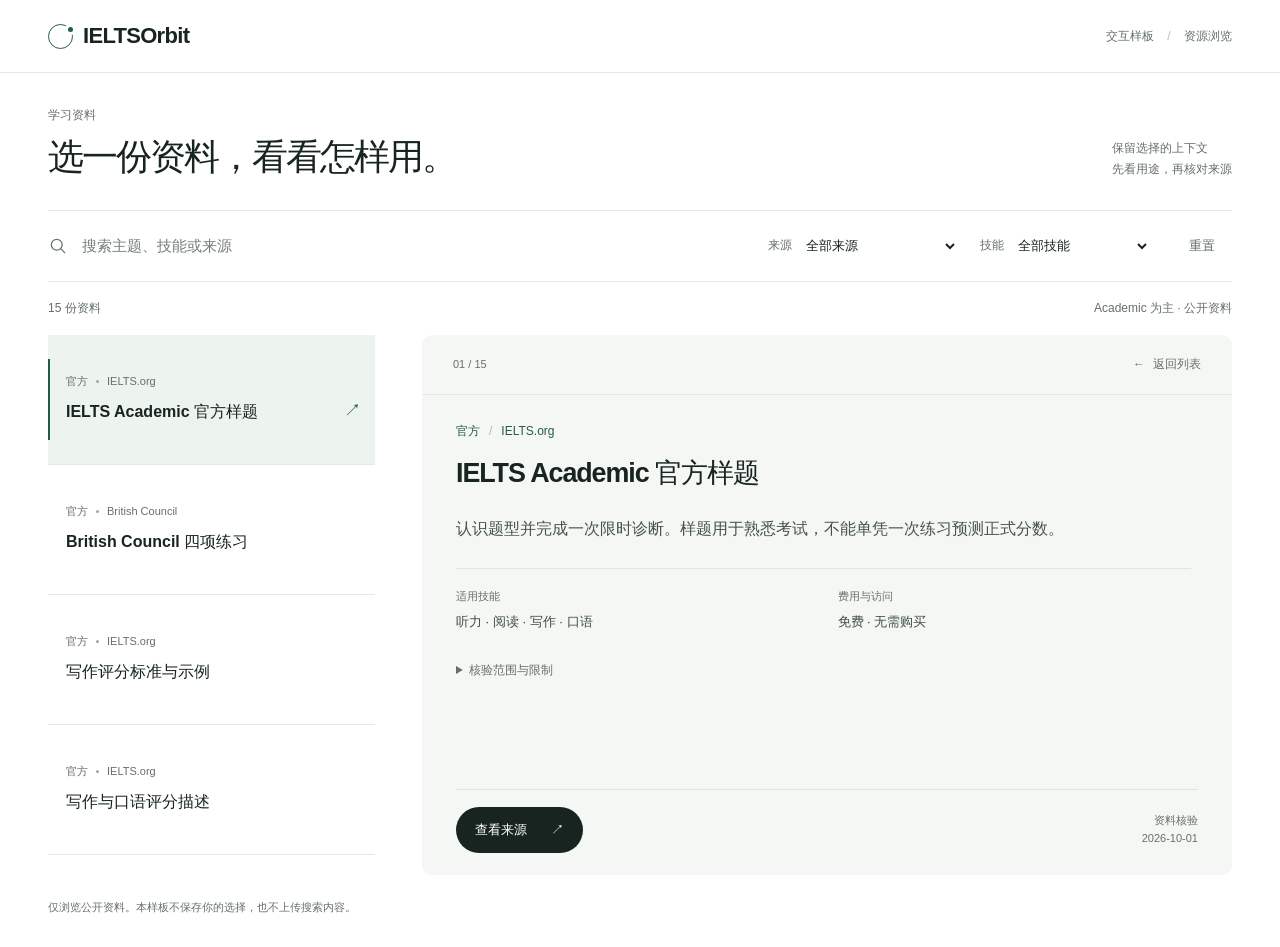
==== interaction-preview/index.html @ 20aa91ff "Add isolated resource interaction preview for live visual validation" ====
<!doctype html>
<html lang="zh-CN">
<head>
  <meta charset="utf-8">
  <meta name="viewport" content="width=device-width, initial-scale=1">
  <meta name="color-scheme" content="light">
  <meta name="referrer" content="no-referrer">
  <meta http-equiv="Content-Security-Policy" content="default-src 'self'; script-src 'self'; style-src 'self'; img-src 'self' data:; connect-src 'self'; object-src 'none'; base-uri 'self'; form-action 'none'; frame-src 'none'">
  <title>IELTSOrbit · 资源浏览交互样板</title>
  <link rel="stylesheet" href="./assets/preview.css">
  <script defer src="./assets/core.js"></script>
  <script defer src="./assets/preview.js"></script>
</head>
<body>
  <a class="skip-link" href="#resource-list">跳到资料列表</a>
  <header class="site-header">
    <div class="header-inner">
      <a class="brand" href="./" aria-label="IELTSOrbit 交互样板首页"><span class="brand-mark" aria-hidden="true"></span>IELTSOrbit</a>
      <span class="preview-label">交互样板 <span aria-hidden="true">/</span> 资源浏览</span>
    </div>
  </header>
  <main class="page-shell">
    <section class="module-intro" aria-labelledby="page-title">
      <div><p class="eyebrow">学习资料</p><h1 id="page-title">选一份资料，看看怎样用。</h1></div>
      <p class="intro-note">保留选择的上下文<br>先看用途，再核对来源</p>
    </section>
    <form id="filters" class="filter-bar" role="search" aria-label="筛选资料">
      <label class="search-field"><span class="sr-only">搜索资料</span><svg viewBox="0 0 24 24" aria-hidden="true"><circle cx="10.5" cy="10.5" r="6.5"></circle><path d="m15.5 15.5 5 5"></path></svg><input id="search" type="search" placeholder="搜索主题、技能或来源" autocomplete="off"></label>
      <label class="select-field"><span>来源</span><select id="source-filter"><option value="all">全部来源</option><option value="official">官方</option><option value="teacher">教师 / 教学平台</option><option value="experience">考生经验</option></select></label>
      <label class="select-field"><span>技能</span><select id="skill-filter"><option value="all">全部技能</option><option value="listening">听力</option><option value="reading">阅读</option><option value="writing">写作</option><option value="speaking">口语</option><option value="vocabulary">词汇</option><option value="general">综合</option></select></label>
      <button id="reset-filters" class="reset-button" type="button">重置</button>
    </form>
    <div class="workspace-heading"><p id="result-count" role="status" aria-live="polite">正在读取资料…</p><span>Academic 为主 · 公开资料</span></div>
    <section id="workspace" class="workspace" aria-label="资料浏览">
      <div class="master">
        <div id="resource-list" class="resource-list" tabindex="-1" aria-label="可选资料"></div>
        <div id="list-empty" class="list-empty" hidden><h2>还没有匹配的资料</h2><p>减少一个条件，或试试更宽泛的关键词。</p><button class="quiet-button" id="empty-reset" type="button">清除筛选</button></div>
        <div id="load-error" class="list-empty" hidden><h2>资料暂时无法读取</h2><p>读取失败不代表没有资料。</p><button class="quiet-button" id="retry" type="button">重新读取</button></div>
      </div>
      <section id="detail-frame" class="detail-frame" aria-labelledby="detail-heading" tabindex="-1">
        <div class="detail-toolbar"><span id="detail-position">资料预览</span><button id="return-button" class="return-button" type="button" disabled><span aria-hidden="true">←</span> 返回列表</button></div>
        <div id="detail-stage" class="detail-stage"></div>
      </section>
    </section>
    <p class="footer-note">仅浏览公开资料。本样板不保存你的选择，也不上传搜索内容。</p>
    <p id="selection-status" class="sr-only" role="status" aria-live="polite"></p>
  </main>
  <noscript><p>交互样板需要 JavaScript。可直接阅读 <a href="./data/catalog.json">公开资料数据</a>。</p></noscript>
</body>
</html>
---- interaction-preview/assets/preview.css ----
:root {
  --ink: #17241f;
  --muted: #65706a;
  --line: #e4e9e5;
  --accent: #215c48;
  --tint: #edf3ef;
  --paper: #ffffff;
  --surface: #f5f7f4;
  font-family: -apple-system, BlinkMacSystemFont, "Segoe UI", "Noto Sans CJK SC", "PingFang SC", "Microsoft YaHei", sans-serif;
  color: var(--ink);
  background: var(--paper);
  font-synthesis: none;
  -webkit-font-smoothing: antialiased;
}
* { box-sizing: border-box; }
body { margin: 0; }
button, input, select { font: inherit; }
button, a, input, select { -webkit-tap-highlight-color: transparent; }
button { cursor: pointer; }
button:disabled { cursor: default; }
a { color: inherit; text-underline-offset: 4px; }
button:focus-visible, a:focus-visible, input:focus-visible, select:focus-visible, [tabindex="-1"]:focus-visible, summary:focus-visible {
  outline: 3px solid #327db1;
  outline-offset: 4px;
}
h1, h2, h3, p { margin: 0; }
[hidden] { display: none !important; }
.sr-only { position: absolute; width: 1px; height: 1px; padding: 0; margin: -1px; overflow: hidden; clip: rect(0,0,0,0); white-space: nowrap; border: 0; }
.skip-link { position: fixed; left: 20px; top: -80px; z-index: 30; padding: 14px; color: white; background: var(--ink); }
.skip-link:focus { top: 8px; }
.site-header { position: sticky; top: 0; z-index: 10; background: rgba(255,255,255,.96); border-bottom: 1px solid var(--line); }
.header-inner { max-width: 1296px; height: 72px; padding: 0 48px; margin: auto; display: flex; align-items: center; justify-content: space-between; gap: 24px; }
.brand { display: inline-flex; align-items: center; gap: 10px; min-height: 44px; font-size: 22px; font-weight: 650; letter-spacing: -.7px; text-decoration: none; }
.brand-mark { display: inline-block; width: 25px; height: 25px; border: 1.6px solid var(--accent); border-radius: 50%; position: relative; }
.brand-mark::after { content: ""; position: absolute; width: 5px; height: 5px; border-radius: 50%; background: var(--accent); right: -1px; top: 2px; box-shadow: 0 0 0 3px #fff; }
.preview-label { font-size: 12px; color: var(--muted); }
.preview-label span { color: #b5c0b9; margin: 0 10px; }
.page-shell { max-width: 1296px; padding: 0 48px; margin: auto; }
.module-intro { display: flex; justify-content: space-between; align-items: flex-end; gap: 32px; padding: 34px 0 30px; }
.eyebrow { font-size: 12px; font-weight: 550; color: var(--muted); margin-bottom: 11px; }
h1 { font-size: clamp(27px, 2.8vw, 37px); line-height: 1.25; font-weight: 550; letter-spacing: -.055em; }
.intro-note { font-size: 12px; line-height: 1.75; color: var(--muted); }
.filter-bar { display: grid; grid-template-columns: minmax(250px,1fr) 190px 170px 60px; align-items: center; gap: 22px; border-top: 1px solid var(--line); border-bottom: 1px solid var(--line); min-height: 72px; }
.search-field { display: flex; align-items: center; gap: 12px; }
.search-field svg { width: 20px; height: 20px; flex: 0 0 20px; fill: none; stroke: currentColor; stroke-width: 1.5; color: var(--muted); }
input { min-width: 0; width: 100%; height: 46px; border: 0; background: transparent; color: var(--ink); font-size: 15px; }
input::placeholder { color: #747f78; }
.select-field { display: flex; align-items: center; gap: 10px; }
.select-field > span { white-space: nowrap; font-size: 12px; color: var(--muted); }
select { width: 100%; min-width: 0; min-height: 44px; border: 0; background: transparent; color: var(--ink); font-size: 13px; padding-right: 4px; }
.reset-button, .quiet-button { border: 0; background: none; color: var(--muted); min-height: 44px; padding: 8px; font-size: 13px; transition: color 160ms ease, background-color 160ms ease; border-radius: 5px; }
.reset-button:hover, .quiet-button:hover { color: var(--ink); background: var(--tint); }
.workspace-heading { display: flex; justify-content: space-between; align-items: center; min-height: 53px; gap: 20px; font-size: 12px; color: var(--muted); }
.workspace { display: grid; grid-template-columns: 336px minmax(0,1fr); gap: 38px; align-items: stretch; min-height: 540px; }
.master { min-width: 0; position: relative; }
.resource-list { height: 540px; overflow-y: auto; overscroll-behavior: contain; scrollbar-width: thin; scrollbar-color: #cdd6cf transparent; padding-right: 9px; scroll-padding: 16px; }
.resource-row { display: block; width: 100%; min-height: 130px; border: 0; border-bottom: 1px solid var(--line); background: transparent; padding: 23px 21px 23px 18px; text-align: left; position: relative; color: var(--ink); border-radius: 0; transition: background-color 180ms ease, color 180ms ease; }
.resource-row::before { content: ""; position: absolute; left: 0; top: 24px; bottom: 24px; width: 2px; background: var(--accent); opacity: 0; transition: opacity 160ms ease; }
.resource-row:hover { background: #f7f9f6; }
.resource-row[aria-pressed="true"] { background: var(--tint); }
.resource-row[aria-pressed="true"]::before { opacity: 1; }
.row-meta { display: flex; align-items: center; gap: 8px; margin-bottom: 10px; font-size: 11px; color: var(--muted); line-height: 1.4; }
.row-meta .dot { height: 3px; width: 3px; background: #9caaa1; border-radius: 50%; }
.row-title { display: block; font-size: 16px; font-weight: 550; line-height: 1.6; padding-right: 12px; }
.row-arrow { position: absolute; right: 14px; top: 50%; font-size: 17px; color: var(--accent); opacity: 0; transition: opacity 160ms ease; }
.resource-row:hover .row-arrow, .resource-row[aria-pressed="true"] .row-arrow { opacity: 1; }
.list-empty { height: 540px; padding: 64px 22px; }
.list-empty h2 { font-size: 19px; font-weight: 550; line-height: 1.5; }
.list-empty p { color: var(--muted); font-size: 14px; line-height: 1.8; margin: 14px 0 20px; }
.list-empty .quiet-button { padding-left: 0; text-decoration: underline; }
.detail-frame { min-width: 0; height: 540px; background: var(--surface); border-radius: 10px; overflow: hidden; display: flex; flex-direction: column; position: relative; isolation: isolate; }
.detail-toolbar { height: 60px; flex: 0 0 60px; display: flex; align-items: center; justify-content: space-between; gap: 12px; padding: 9px 31px; border-bottom: 1px solid #e4e9e1; font-size: 11px; color: var(--muted); }
.return-button { display: inline-flex; align-items: center; gap: 8px; min-height: 44px; border: 0; background: transparent; color: var(--muted); padding: 6px 0 6px 12px; font-size: 12px; transition: color 160ms ease; }
.return-button:hover { color: var(--ink); }
.return-button:disabled { opacity: .35; }
.detail-stage { position: relative; flex: 1; min-height: 0; }
.detail-layer { position: absolute; inset: 0; display: flex; flex-direction: column; padding: 28px 34px 22px; background: var(--surface); opacity: 1; }
.detail-layer.is-outgoing { pointer-events: none; z-index: 1; }
.detail-layer.is-current { z-index: 2; }
.detail-scroll { overflow-y: auto; overscroll-behavior: contain; scrollbar-width: thin; min-height: 0; flex: 1; padding-right: 7px; }
.detail-kicker { display: flex; gap: 9px; align-items: center; color: var(--accent); font-size: 12px; margin-bottom: 14px; }
.detail-kicker span + span::before { content: "/"; color: #a8b7ac; margin-right: 9px; }
.detail-title { font-size: clamp(24px,2.1vw,30px); line-height: 1.45; letter-spacing: -.04em; font-weight: 550; max-width: 650px; text-wrap: balance; }
.detail-summary { margin-top: 21px; color: #44544a; font-size: 16px; line-height: 1.9; max-width: 620px; }
.detail-facts { display: grid; grid-template-columns: 1fr 1fr; gap: 20px 28px; margin: 24px 0 0; padding-top: 20px; border-top: 1px solid #dfe6dc; }
.detail-facts div { min-width: 0; }
.detail-facts dt { font-size: 11px; color: var(--muted); margin-bottom: 7px; }
.detail-facts dd { margin: 0; font-size: 13px; line-height: 1.7; color: #3c4d42; overflow-wrap: anywhere; }
.detail-evidence { margin-top: 18px; }
.detail-evidence summary { cursor: pointer; min-height: 44px; padding: 11px 0; font-size: 12px; color: var(--muted); }
.detail-evidence p { font-size: 13px; line-height: 1.85; color: var(--muted); padding-bottom: 10px; }
.detail-evidence .caution { color: #715e37; }
.detail-footer { display: flex; align-items: center; justify-content: space-between; gap: 18px; flex: 0 0 auto; min-height: 64px; padding-top: 17px; margin-top: 12px; border-top: 1px solid #dfe6dc; }
.source-link { display: inline-flex; align-items: center; gap: 24px; border-radius: 25px; min-height: 46px; color: white; background: var(--ink); padding: 12px 19px; font-size: 13px; text-decoration: none; white-space: nowrap; transition: background-color 160ms ease; }
.source-link:hover { background: #31503b; }
.source-date { color: var(--muted); font-size: 11px; text-align: right; line-height: 1.6; white-space: pre-line; }
.detail-placeholder { justify-content: center; padding-bottom: 60px; }
.detail-placeholder h2 { font-size: 28px; font-weight: 450; letter-spacing: -.04em; line-height: 1.5; }
.detail-placeholder p { margin-top: 14px; font-size: 15px; color: var(--muted); line-height: 1.8; max-width: 360px; }
.placeholder-index { font-size: 12px; color: var(--accent); margin-bottom: 19px; }
.footer-note { padding: 25px 0 32px; font-size: 11px; color: var(--muted); }
@media (max-width: 1100px) {
  .header-inner, .page-shell { padding-left: 30px; padding-right: 30px; }
  .workspace { grid-template-columns: 292px minmax(0,1fr); gap: 26px; }
  .detail-layer { padding: 25px 27px 20px; }
  .filter-bar { grid-template-columns: minmax(190px,1fr) 175px 135px 45px; gap: 16px; }
}
@media (max-width: 760px) {
  .header-inner { height: 64px; padding: 0 20px; }
  .brand { font-size: 21px; }
  .preview-label { font-size: 11px; }
  .preview-label span { margin: 0 5px; }
  .page-shell { padding: 0 20px; }
  .module-intro { padding: 28px 0 24px; display: block; }
  h1 { font-size: 27px; line-height: 1.4; }
  .eyebrow { margin-bottom: 8px; }
  .intro-note { display: none; }
  .filter-bar { grid-template-columns: 1fr 1fr auto; gap: 0 13px; padding: 7px 0; }
  .search-field { grid-column: 1 / -1; }
  .select-field { gap: 5px; }
  .select-field span { font-size: 11px; }
  select { font-size: 12px; }
  input { font-size: 16px; }
  .workspace-heading { min-height: 47px; font-size: 11px; }
  .workspace { display: block; min-height: 420px; }
  .resource-list { height: auto; max-height: none; overflow: visible; padding: 0; }
  .resource-row { padding: 22px 24px 22px 14px; min-height: 115px; }
  .row-title { font-size: 16px; }
  .row-meta { font-size: 11px; }
  .detail-frame { display: none; height: min(650px, calc(100dvh - 86px)); min-height: 470px; }
  .workspace.mobile-detail-active .master { display: none; }
  .workspace.mobile-detail-active .detail-frame { display: flex; }
  .detail-toolbar { padding: 8px 19px; height: 55px; flex-basis: 55px; }
  .detail-layer { padding: 24px 22px 20px; }
  .detail-title { font-size: 25px; line-height: 1.5; }
  .detail-summary { font-size: 15px; line-height: 1.85; margin-top: 18px; }
  .detail-facts { gap: 18px; margin-top: 20px; }
  .detail-facts dd { font-size: 13px; }
  .detail-kicker { flex-wrap: wrap; line-height: 1.6; }
  .detail-footer { gap: 12px; }
  .source-link { padding: 12px 15px; gap: 14px; }
  .source-date { font-size: 10px; }
  .detail-placeholder h2 { font-size: 25px; }
  .list-empty { height: 400px; padding: 44px 14px; }
  .footer-note { line-height: 1.8; }
}
@media (prefers-reduced-motion: reduce) {
  *, *::before, *::after { animation: none !important; transition: none !important; scroll-behavior: auto !important; }
}
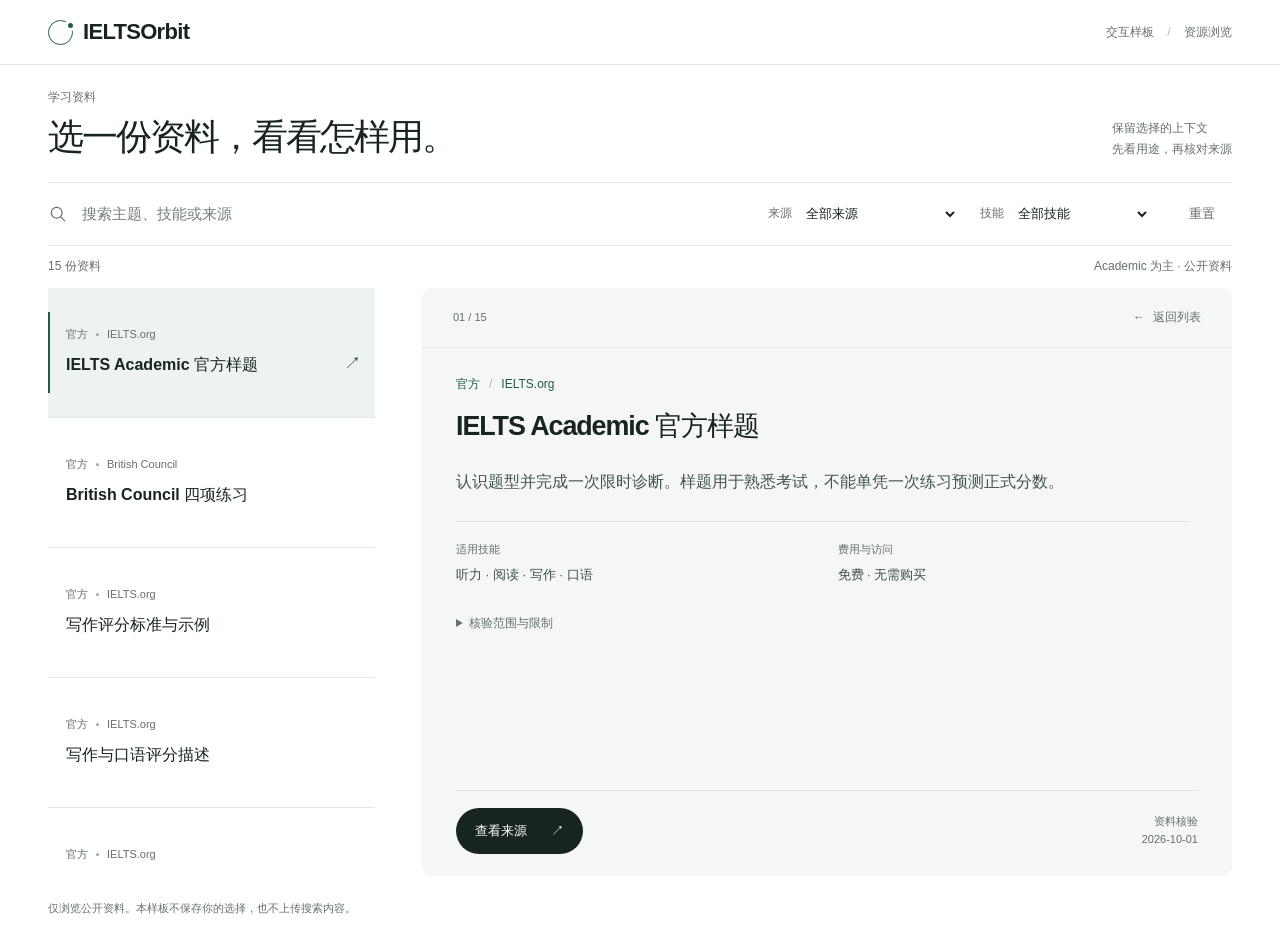
==== commit 397a2a9b: "Fit stable preview workspace to available desktop viewport height" ====
--- a/interaction-preview/index.html
+++ b/interaction-preview/index.html
@@ -13,14 +13,14 @@
 </head>
 <body>
   <a class="skip-link" href="#resource-list">跳到资料列表</a>
-  <header class="site-header">
+  <header id="header-shell" class="site-header">
     <div class="header-inner">
       <a class="brand" href="./" aria-label="IELTSOrbit 交互样板首页"><span class="brand-mark" aria-hidden="true"></span>IELTSOrbit</a>
       <span class="preview-label">交互样板 <span aria-hidden="true">/</span> 资源浏览</span>
     </div>
   </header>
   <main class="page-shell">
-    <section class="module-intro" aria-labelledby="page-title">
+    <section id="module-intro" class="module-intro" aria-labelledby="page-title">
       <div><p class="eyebrow">学习资料</p><h1 id="page-title">选一份资料，看看怎样用。</h1></div>
       <p class="intro-note">保留选择的上下文<br>先看用途，再核对来源</p>
     </section>
@@ -30,7 +30,7 @@
       <label class="select-field"><span>技能</span><select id="skill-filter"><option value="all">全部技能</option><option value="listening">听力</option><option value="reading">阅读</option><option value="writing">写作</option><option value="speaking">口语</option><option value="vocabulary">词汇</option><option value="general">综合</option></select></label>
       <button id="reset-filters" class="reset-button" type="button">重置</button>
     </form>
-    <div class="workspace-heading"><p id="result-count" role="status" aria-live="polite">正在读取资料…</p><span>Academic 为主 · 公开资料</span></div>
+    <div id="results-toolbar" class="workspace-heading"><p id="result-count" role="status" aria-live="polite">正在读取资料…</p><span>Academic 为主 · 公开资料</span></div>
     <section id="workspace" class="workspace" aria-label="资料浏览">
       <div class="master">
         <div id="resource-list" class="resource-list" tabindex="-1" aria-label="可选资料"></div>
--- a/interaction-preview/assets/preview.css
+++ b/interaction-preview/assets/preview.css
@@ -29,18 +29,18 @@
 .skip-link { position: fixed; left: 20px; top: -80px; z-index: 30; padding: 14px; color: white; background: var(--ink); }
 .skip-link:focus { top: 8px; }
 .site-header { position: sticky; top: 0; z-index: 10; background: rgba(255,255,255,.96); border-bottom: 1px solid var(--line); }
-.header-inner { max-width: 1296px; height: 72px; padding: 0 48px; margin: auto; display: flex; align-items: center; justify-content: space-between; gap: 24px; }
+.header-inner { max-width: 1296px; height: 64px; padding: 0 48px; margin: auto; display: flex; align-items: center; justify-content: space-between; gap: 24px; }
 .brand { display: inline-flex; align-items: center; gap: 10px; min-height: 44px; font-size: 22px; font-weight: 650; letter-spacing: -.7px; text-decoration: none; }
 .brand-mark { display: inline-block; width: 25px; height: 25px; border: 1.6px solid var(--accent); border-radius: 50%; position: relative; }
 .brand-mark::after { content: ""; position: absolute; width: 5px; height: 5px; border-radius: 50%; background: var(--accent); right: -1px; top: 2px; box-shadow: 0 0 0 3px #fff; }
 .preview-label { font-size: 12px; color: var(--muted); }
 .preview-label span { color: #b5c0b9; margin: 0 10px; }
 .page-shell { max-width: 1296px; padding: 0 48px; margin: auto; }
-.module-intro { display: flex; justify-content: space-between; align-items: flex-end; gap: 32px; padding: 34px 0 30px; }
-.eyebrow { font-size: 12px; font-weight: 550; color: var(--muted); margin-bottom: 11px; }
+.module-intro { display: flex; justify-content: space-between; align-items: flex-end; gap: 32px; padding: 24px 0 22px; }
+.eyebrow { font-size: 12px; font-weight: 550; color: var(--muted); margin-bottom: 9px; }
 h1 { font-size: clamp(27px, 2.8vw, 37px); line-height: 1.25; font-weight: 550; letter-spacing: -.055em; }
 .intro-note { font-size: 12px; line-height: 1.75; color: var(--muted); }
-.filter-bar { display: grid; grid-template-columns: minmax(250px,1fr) 190px 170px 60px; align-items: center; gap: 22px; border-top: 1px solid var(--line); border-bottom: 1px solid var(--line); min-height: 72px; }
+.filter-bar { display: grid; grid-template-columns: minmax(250px,1fr) 190px 170px 60px; align-items: center; gap: 22px; border-top: 1px solid var(--line); border-bottom: 1px solid var(--line); min-height: 64px; }
 .search-field { display: flex; align-items: center; gap: 12px; }
 .search-field svg { width: 20px; height: 20px; flex: 0 0 20px; fill: none; stroke: currentColor; stroke-width: 1.5; color: var(--muted); }
 input { min-width: 0; width: 100%; height: 46px; border: 0; background: transparent; color: var(--ink); font-size: 15px; }
@@ -50,10 +50,10 @@
 select { width: 100%; min-width: 0; min-height: 44px; border: 0; background: transparent; color: var(--ink); font-size: 13px; padding-right: 4px; }
 .reset-button, .quiet-button { border: 0; background: none; color: var(--muted); min-height: 44px; padding: 8px; font-size: 13px; transition: color 160ms ease, background-color 160ms ease; border-radius: 5px; }
 .reset-button:hover, .quiet-button:hover { color: var(--ink); background: var(--tint); }
-.workspace-heading { display: flex; justify-content: space-between; align-items: center; min-height: 53px; gap: 20px; font-size: 12px; color: var(--muted); }
-.workspace { display: grid; grid-template-columns: 336px minmax(0,1fr); gap: 38px; align-items: stretch; min-height: 540px; }
+.workspace-heading { display: flex; justify-content: space-between; align-items: center; min-height: 42px; gap: 20px; font-size: 12px; color: var(--muted); }
+.workspace { --workspace-height: min(540px, max(300px, calc(100dvh - 308px))); display: grid; grid-template-columns: 336px minmax(0,1fr); gap: 38px; align-items: stretch; height: var(--workspace-height); min-height: 0; }
 .master { min-width: 0; position: relative; }
-.resource-list { height: 540px; overflow-y: auto; overscroll-behavior: contain; scrollbar-width: thin; scrollbar-color: #cdd6cf transparent; padding-right: 9px; scroll-padding: 16px; }
+.resource-list { height: var(--workspace-height); overflow-y: auto; overscroll-behavior: contain; scrollbar-width: thin; scrollbar-color: #cdd6cf transparent; padding-right: 9px; scroll-padding: 16px; }
 .resource-row { display: block; width: 100%; min-height: 130px; border: 0; border-bottom: 1px solid var(--line); background: transparent; padding: 23px 21px 23px 18px; text-align: left; position: relative; color: var(--ink); border-radius: 0; transition: background-color 180ms ease, color 180ms ease; }
 .resource-row::before { content: ""; position: absolute; left: 0; top: 24px; bottom: 24px; width: 2px; background: var(--accent); opacity: 0; transition: opacity 160ms ease; }
 .resource-row:hover { background: #f7f9f6; }
@@ -64,11 +64,11 @@
 .row-title { display: block; font-size: 16px; font-weight: 550; line-height: 1.6; padding-right: 12px; }
 .row-arrow { position: absolute; right: 14px; top: 50%; font-size: 17px; color: var(--accent); opacity: 0; transition: opacity 160ms ease; }
 .resource-row:hover .row-arrow, .resource-row[aria-pressed="true"] .row-arrow { opacity: 1; }
-.list-empty { height: 540px; padding: 64px 22px; }
+.list-empty { height: var(--workspace-height); padding: 64px 22px; }
 .list-empty h2 { font-size: 19px; font-weight: 550; line-height: 1.5; }
 .list-empty p { color: var(--muted); font-size: 14px; line-height: 1.8; margin: 14px 0 20px; }
 .list-empty .quiet-button { padding-left: 0; text-decoration: underline; }
-.detail-frame { min-width: 0; height: 540px; background: var(--surface); border-radius: 10px; overflow: hidden; display: flex; flex-direction: column; position: relative; isolation: isolate; }
+.detail-frame { min-width: 0; height: var(--workspace-height); background: var(--surface); border-radius: 10px; overflow: hidden; display: flex; flex-direction: column; position: relative; isolation: isolate; }
 .detail-toolbar { height: 60px; flex: 0 0 60px; display: flex; align-items: center; justify-content: space-between; gap: 12px; padding: 9px 31px; border-bottom: 1px solid #e4e9e1; font-size: 11px; color: var(--muted); }
 .return-button { display: inline-flex; align-items: center; gap: 8px; min-height: 44px; border: 0; background: transparent; color: var(--muted); padding: 6px 0 6px 12px; font-size: 12px; transition: color 160ms ease; }
 .return-button:hover { color: var(--ink); }
@@ -122,7 +122,7 @@
   select { font-size: 12px; }
   input { font-size: 16px; }
   .workspace-heading { min-height: 47px; font-size: 11px; }
-  .workspace { display: block; min-height: 420px; }
+  .workspace { display: block; height: auto; min-height: 420px; }
   .resource-list { height: auto; max-height: none; overflow: visible; padding: 0; }
   .resource-row { padding: 22px 24px 22px 14px; min-height: 115px; }
   .row-title { font-size: 16px; }
